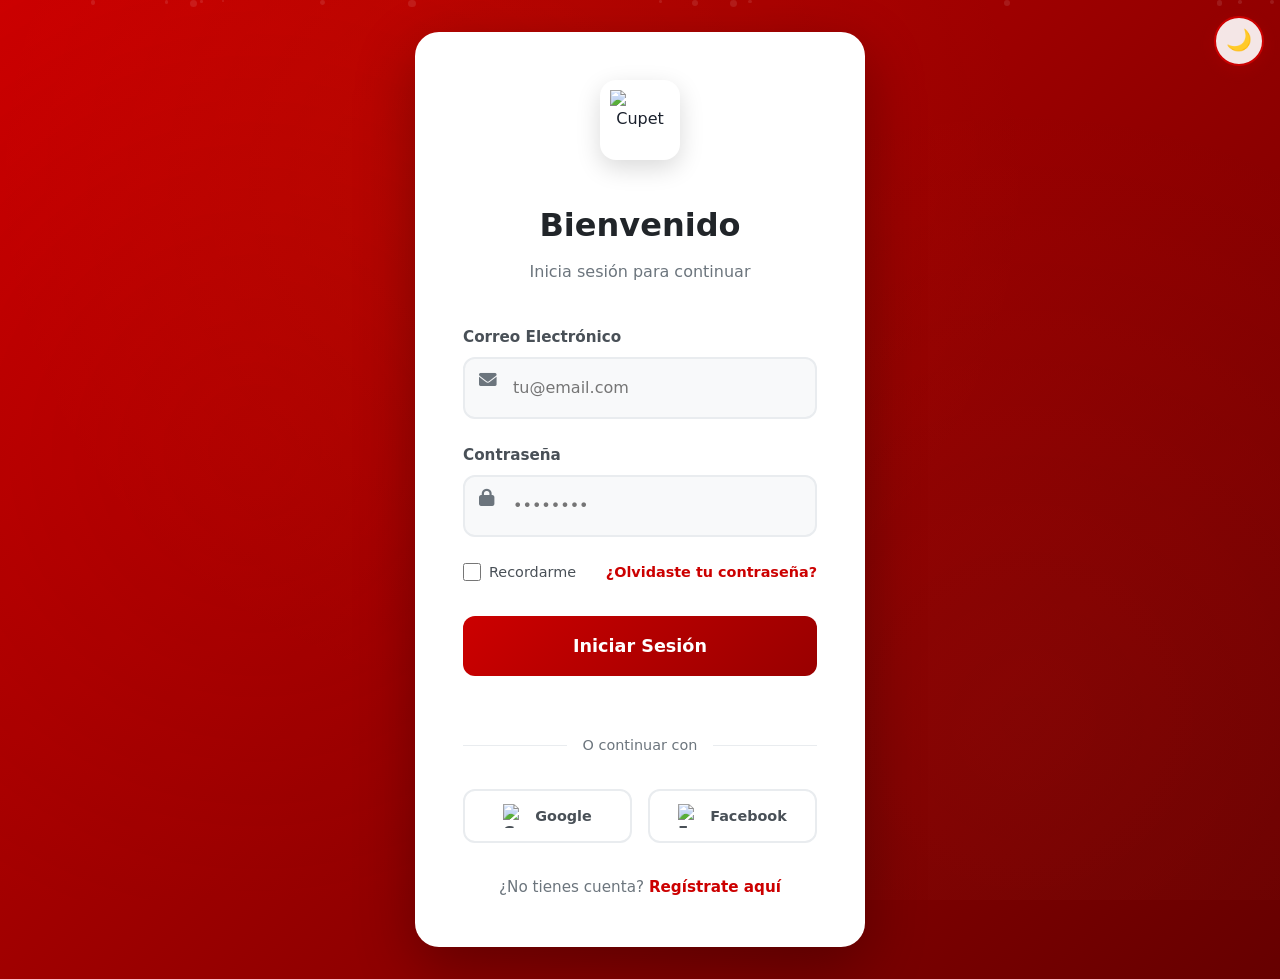
==== dashboard.html @ ba5934e9 "Add files via upload" ====
<!DOCTYPE html>
<html lang="es">
<head>
  <meta charset="UTF-8">
  <meta name="viewport" content="width=device-width, initial-scale=1.0, maximum-scale=1.0, user-scalable=no, viewport-fit=cover">
  <title>Dashboard - Cupet Comercialización</title>
  
  <!-- Font Awesome 6 -->
  <link rel="stylesheet" href="https://cdnjs.cloudflare.com/ajax/libs/font-awesome/6.0.0-beta3/css/all.min.css">
  <link rel="stylesheet" href="styles.css">
  
  <!-- Estilos adicionales para animaciones -->
  <style>
    /* Animaciones de entrada */
    @keyframes fadeInUp {
      from { opacity: 0; transform: translateY(30px); }
      to { opacity: 1; transform: translateY(0); }
    }
    
    @keyframes slideInLeft {
      from { opacity: 0; transform: translateX(-50px); }
      to { opacity: 1; transform: translateX(0); }
    }
    
    @keyframes pulse {
      0%, 100% { transform: scale(1); }
      50% { transform: scale(1.05); }
    }
    
    @keyframes float {
      0%, 100% { transform: translateY(0px); }
      50% { transform: translateY(-10px); }
    }
    
    @keyframes bounce {
      0%, 20%, 50%, 80%, 100% { transform: translateY(0); }
      40% { transform: translateY(-20px); }
      60% { transform: translateY(-10px); }
    }
    
    @keyframes slideInRight {
      from { opacity: 0; transform: translateX(50px); }
      to { opacity: 1; transform: translateX(0); }
    }
    
    .animate-fade-in { animation: fadeInUp 0.8s ease forwards; }
    .animate-slide-left { animation: slideInLeft 0.8s ease forwards; }
    .animate-slide-right { animation: slideInRight 0.8s ease forwards; }
    .animate-pulse { animation: pulse 2s infinite; }
    .animate-float { animation: float 3s ease-in-out infinite; }
    .animate-bounce { animation: bounce 1s ease; }
    
    /* Efectos hover mejorados */
    .dashboard-card {
      transition: all 0.4s cubic-bezier(0.175, 0.885, 0.32, 1.275);
      transform-style: preserve-3d;
      position: relative;
      overflow: hidden;
    }
    
    .dashboard-card:hover {
      transform: translateY(-15px) rotateX(5deg) scale(1.02);
      box-shadow: 0 25px 50px rgba(204, 0, 0, 0.2);
    }
    
    .dashboard-card::before {
      content: '';
      position: absolute;
      top: 0;
      left: -100%;
      width: 100%;
      height: 100%;
      background: linear-gradient(90deg, transparent, rgba(204, 0, 0, 0.1), transparent);
      transition: left 0.5s ease;
    }
    
    .dashboard-card:hover::before {
      left: 100%;
    }
    
    /* Button animations */
    .dashboard-btn {
      position: relative;
      overflow: hidden;
      transition: all 0.3s ease;
    }
    
    .dashboard-btn::before {
      content: '';
      position: absolute;
      top: 50%;
      left: 50%;
      width: 0;
      height: 0;
      background: rgba(255, 255, 255, 0.3);
      border-radius: 50%;
      transform: translate(-50%, -50%);
      transition: width 0.6s, height 0.6s;
    }
    
    .dashboard-btn:hover::before {
      width: 300px;
      height: 300px;
    }
    
    .dashboard-btn:hover {
      transform: translateY(-2px);
      box-shadow: 0 5px 15px rgba(204, 0, 0, 0.3);
    }
    
    /* Particles background */
    .particles {
      position: fixed;
      top: 0;
      left: 0;
      width: 100%;
      height: 100%;
      pointer-events: none;
      z-index: -1;
      overflow: hidden;
    }
    
    .particle {
      position: absolute;
      background: var(--primary-red);
      border-radius: 50%;
      opacity: 0.05;
      animation: float-particle 20s infinite linear;
    }
    
    @keyframes float-particle {
      from { transform: translateY(100vh) rotate(0deg); }
      to { transform: translateY(-100px) rotate(360deg); }
    }
    
    /* Loading spinner */
    .loading-spinner {
      display: inline-block;
      width: 20px;
      height: 20px;
      border: 3px solid rgba(255, 255, 255, 0.3);
      border-radius: 50%;
      border-top-color: white;
      animation: spin 1s ease-in-out infinite;
    }
    
    @keyframes spin { to { transform: rotate(360deg); } }
    
    /* Scroll animations */
    .scroll-reveal {
      opacity: 0;
      transform: translateY(30px);
      transition: all 0.8s ease;
    }
    
    .scroll-reveal.active {
      opacity: 1;
      transform: translateY(0);
    }
    
    .user-avatar:hover {
      transform: scale(1.1) rotate(5deg);
      box-shadow: 0 10px 20px rgba(0, 128, 0, 0.3);
    }
    
    .user-avatar::after {
      content: '';
      position: absolute;
      top: -5px;
      right: -5px;
      width: 15px;
      height: 15px;
      background: var(--primary-red);
      border-radius: 50%;
      opacity: 0;
      transition: opacity 0.3s ease;
    }
    
    .user-avatar:hover::after {
      opacity: 1;
      animation: pulse 1s infinite;
    }
    
    /* Stats animation */
    .stat-item {
      transition: all 0.3s ease;
      position: relative;
      overflow: hidden;
    }
    
    .stat-item:hover {
      transform: translateY(-3px) scale(1.05);
      background: linear-gradient(135deg, #f0f8f0, #e8f5e8);
    }
    
    .stat-number {
      transition: all 0.3s ease;
    }
    
    .stat-item:hover .stat-number {
      transform: scale(1.1);
      color: var(--primary-red);
    }
    
    /* Logout button animation */
    .logout-btn {
      transition: all 0.3s ease;
      position: relative;
      overflow: hidden;
    }
    
    .logout-btn::before {
      content: '';
      position: absolute;
      top: 50%;
      left: 50%;
      width: 0;
      height: 0;
      background: rgba(255, 255, 255, 0.2);
      border-radius: 50%;
      transform: translate(-50%, -50%);
      transition: width 0.6s, height 0.6s;
    }
    
    .logout-btn:hover::before {
      width: 300px;
      height: 300px;
    }
    
    .logout-btn:hover {
      background: #a00000;
      transform: translateY(-2px);
      box-shadow: 0 5px 15px rgba(204, 0, 0, 0.3);
    }
    
    /* Particles background */
    .particles {
      position: fixed;
      top: 0;
      left: 0;
      width: 100%;
      height: 100%;
      pointer-events: none;
      z-index: -1;
      overflow: hidden;
    }
    
    .particle {
      position: absolute;
      background: var(--primary-green);
      border-radius: 50%;
      opacity: 0.05;
      animation: float-particle 20s infinite linear;
    }
    
    @keyframes float-particle {
      from { transform: translateY(100vh) rotate(0deg); }
      to { transform: translateY(-100px) rotate(360deg); }
    }
    
    /* Loading spinner */
    .loading-spinner {
      display: inline-block;
      width: 20px;
      height: 20px;
      border: 3px solid rgba(255, 255, 255, 0.3);
      border-radius: 50%;
      border-top-color: white;
      animation: spin 1s ease-in-out infinite;
    }
    
    @keyframes spin { to { transform: rotate(360deg); } }
    
    /* Scroll animations */
    .scroll-reveal {
      opacity: 0;
      transform: translateY(30px);
      transition: all 0.8s ease;
    }
    
    .scroll-reveal.active {
      opacity: 1;
      transform: translateY(0);
    }
  </style>
  
  <style>
    .dashboard-container {
      max-width: 1400px;
      margin: 0 auto;
      padding: 2rem;
    }
    
    .dashboard-header {
      background: white;
      padding: 1.5rem;
      border-radius: 12px;
      box-shadow: var(--shadow);
      margin-bottom: 2rem;
      display: flex;
      justify-content: space-between;
      align-items: center;
    }
    
    .user-info {
      display: flex;
      align-items: center;
      gap: 1rem;
    }
    
    .user-avatar {
      width: 50px;
      height: 50px;
      border-radius: 50%;
      background: var(--primary-green);
      color: white;
      display: flex;
      align-items: center;
      justify-content: center;
      font-size: 1.5rem;
    }
    
    .dashboard-grid {
      display: grid;
      grid-template-columns: repeat(auto-fit, minmax(300px, 1fr));
      gap: 2rem;
      margin-bottom: 2rem;
    }
    
    .dashboard-card {
      background: white;
      padding: 2rem;
      border-radius: 12px;
      box-shadow: var(--shadow);
      text-align: center;
      transition: transform 0.2s;
    }
    
    .dashboard-card:hover {
      transform: translateY(-5px);
    }
    
    .dashboard-card i {
      font-size: 3rem;
      color: var(--primary-green);
      margin-bottom: 1rem;
    }
    
    .dashboard-card h3 {
      color: var(--primary-green);
      margin-bottom: 0.5rem;
    }
    
    .dashboard-card p {
      color: #666;
      margin-bottom: 1rem;
    }
    
    .dashboard-card .btn {
      background: var(--primary-green);
      color: white;
      border: none;
      padding: 0.8rem 1.5rem;
      border-radius: 8px;
      cursor: pointer;
      text-decoration: none;
      display: inline-block;
      transition: background 0.2s;
    }
    
    .dashboard-card .btn:hover {
      background: var(--secondary-green);
    }
    
    .recent-activity {
      background: white;
      padding: 2rem;
      border-radius: 12px;
      box-shadow: var(--shadow);
    }
    
    .activity-item {
      display: flex;
      justify-content: space-between;
      align-items: center;
      padding: 1rem 0;
      border-bottom: 1px solid #f0f0f0;
    }
    
    .activity-item:last-child {
      border-bottom: none;
    }
    
    .logout-btn {
      background: var(--primary-red);
      color: white;
      border: none;
      padding: 0.5rem 1rem;
      border-radius: 6px;
      cursor: pointer;
      text-decoration: none;
      display: inline-flex;
      align-items: center;
      gap: 0.5rem;
    }
    
    .logout-btn:hover {
      background: #a00000;
    }
  </style>
</head>
<body>

<!-- Partículas animadas de fondo -->
<div class="particles" id="particles"></div>

<header style="background: white; padding: 1rem 0; box-shadow: 0 2px 10px rgba(0,0,0,0.1);">
  <div style="max-width: 1400px; margin: 0 auto; padding: 0 2rem; display: flex; justify-content: space-between; align-items: center;" class="animate-fade-in">
    <div style="display: flex; align-items: center; gap: 1rem;">
      <img src="images/logo-empresa.jpg" alt="Cupet" style="height: 40px;">
      <h1 style="color: var(--primary-green); margin: 0;">Dashboard</h1>
    </div>
    <div style="display: flex; gap: 1rem; align-items: center;">
      <a href="index.html" style="color: var(--primary-red); text-decoration: none;">
        <i class="fas fa-home"></i> Inicio
      </a>
    </div>
  </div>
</header>

<div class="dashboard-container">
  <div class="dashboard-header animate-slide-left">
    <div class="user-info">
      <div class="user-avatar animate-pulse">
        <i class="fas fa-user"></i>
      </div>
      <div>
        <h3 style="margin: 0; color: var(--primary-green);">Bienvenido</h3>
        <p style="margin: 0; color: #666;" id="userEmail">cliente@cupet.cu</p>
      </div>
    </div>
    <a href="#" class="logout-btn animate-glow" onclick="logout()">
      <i class="fas fa-sign-out-alt"></i> Cerrar Sesión
    </a>
  </div>
  
  <div class="dashboard-grid">
    <div class="dashboard-card animate-slide-left" style="animation-delay: 0.1s;">
      <div class="service-icon animate-pulse">
        <i class="fas fa-gas-pump"></i>
      </div>
      <h3>Combustibles</h3>
      <p>Compra gasolina, diésel y otros combustibles</p>
      <a href="combustibles.html" class="btn">
        <i class="fas fa-shopping-cart"></i> Comprar Ahora
      </a>
    </div>
    
    <div class="dashboard-card animate-slide-left" style="animation-delay: 0.2s;">
      <div class="service-icon animate-pulse">
        <i class="fas fa-fire"></i>
      </div>
      <h3>GLP</h3>
      <p>Solicita cilindros de gas y recargas</p>
      <a href="glp.html" class="btn">
        <i class="fas fa-shopping-cart"></i> Solicitar GLP
      </a>
    </div>
    
    <div class="dashboard-card animate-slide-left" style="animation-delay: 0.3s;">
      <div class="service-icon animate-pulse">
        <i class="fas fa-oil-can"></i>
      </div>
      <h3>Lubricantes</h3>
      <p>Compra aceites y lubricantes</p>
      <a href="lubricantes.html" class="btn">
        <i class="fas fa-shopping-cart"></i> Ver Productos
      </a>
    </div>
    
    <div class="dashboard-card animate-slide-left" style="animation-delay: 0.4s;">
      <div class="service-icon animate-pulse">
        <i class="fas fa-truck"></i>
      </div>
      <h3>Distribución</h3>
      <p>Servicio de entrega a domicilio</p>
      <a href="distribucion.html" class="btn">
        <i class="fas fa-shopping-cart"></i> Solicitar Entrega
      </a>
    </div>
    
    <div class="dashboard-card animate-slide-left" style="animation-delay: 0.5s;">
      <div class="service-icon animate-pulse">
        <i class="fas fa-file-invoice"></i>
      </div>
      <h3>Mis Pedidos</h3>
      <p>Historial de compras y facturas</p>
      <a href="pedidos.html" class="btn">
        <i class="fas fa-list"></i> Ver Pedidos
      </a>
    </div>
    
    <div class="dashboard-card animate-slide-left" style="animation-delay: 0.6s;">
      <div class="service-icon animate-pulse">
        <i class="fas fa-user-cog"></i>
      </div>
      <h3>Mi Cuenta</h3>
      <p>Configuración y datos personales</p>
      <a href="perfil.html" class="btn">
        <i class="fas fa-user"></i> Mi Perfil
      </a>
    </div>
  </div>
  
  <div class="recent-activity scroll-reveal">
    <h3 style="color: var(--primary-green); margin-bottom: 1.5rem;" class="animate-bounce">
      <i class="fas fa-history"></i> Actividad Reciente
    </h3>
    
    <div class="activity-item animate-slide-right" style="animation-delay: 0.1s;">
      <div>
        <strong>Compra de GLP</strong>
        <p style="margin: 0; color: #666; font-size: 0.9rem;">Cilindro 20kg - Entrega programada</p>
      </div>
      <span style="color: #666; font-size: 0.9rem;">Hace 2 horas</span>
    </div>
    
    <div class="activity-item animate-slide-right" style="animation-delay: 0.2s;">
      <div>
        <strong>Recarga de Combustible</strong>
        <p style="margin: 0; color: #666; font-size: 0.9rem;">Gasolina Especial 40L - Completado</p>
      </div>
      <span style="color: #666; font-size: 0.9rem;">Ayer</span>
    </div>
    
    <div class="activity-item animate-slide-right" style="animation-delay: 0.3s;">
      <div>
        <strong>Compra de Lubricantes</strong>
        <p style="margin: 0; color: #666; font-size: 0.9rem;">Aceite 10W-40 5L - Entregado</p>
      </div>
      <span style="color: #666; font-size: 0.9rem;">Hace 3 días</span>
    </div>
  </div>
</div>

<script>
// Verificar si el usuario está logueado
if (!sessionStorage.getItem('userLoggedIn')) {
  window.location.href = 'login.html';
}

// Generar partículas animadas
function createParticles() {
  const particlesContainer = document.getElementById('particles');
  const particleCount = 15;
  
  for (let i = 0; i < particleCount; i++) {
    const particle = document.createElement('div');
    particle.className = 'particle';
    
    const size = Math.random() * 4 + 2;
    particle.style.width = size + 'px';
    particle.style.height = size + 'px';
    particle.style.left = Math.random() * 100 + '%';
    particle.style.animationDelay = Math.random() * 20 + 's';
    particle.style.animationDuration = (Math.random() * 20 + 20) + 's';
    
    particlesContainer.appendChild(particle);
  }
}

// Animaciones al hacer scroll
function handleScrollAnimations() {
  const reveals = document.querySelectorAll('.scroll-reveal');
  
  reveals.forEach(element => {
    const windowHeight = window.innerHeight;
    const elementTop = element.getBoundingClientRect().top;
    const elementVisible = 150;
    
    if (elementTop < windowHeight - elementVisible) {
      element.classList.add('active');
    }
  });
}

// Efecto de escritura para el título
function typeWriter(element, text, speed = 50) {
  let i = 0;
  element.textContent = '';
  
  function type() {
    if (i < text.length) {
      element.textContent += text.charAt(i);
      i++;
      setTimeout(type, speed);
    }
  }
  
  type();
}

// Contador animado para estadísticas
function animateCounter(element, target, duration = 2000) {
  let start = 0;
  const increment = target / (duration / 16);
  
  function updateCounter() {
    start += increment;
    if (start < target) {
      element.textContent = Math.floor(start);
      requestAnimationFrame(updateCounter);
    } else {
      element.textContent = target;
    }
  }
  
  updateCounter();
}

// Cargar datos del usuario
function loadUserData() {
  const userEmail = sessionStorage.getItem('userEmail');
  if (userEmail) {
    document.getElementById('userEmail').textContent = userEmail;
  }
  
  // Cargar estadísticas ficticias
  const stats = {
    totalOrders: 24,
    thisMonth: 5,
    totalSpent: 1250
  };
  
  // Animar contadores si existen
  document.querySelectorAll('.stat-number').forEach((counter, index) => {
    const targets = [stats.totalOrders, stats.thisMonth, stats.totalSpent];
    const target = targets[index];
    
    if (target) {
      const observer = new IntersectionObserver((entries) => {
        entries.forEach(entry => {
          if (entry.isIntersecting) {
            if (index === 2) {
              animateCounter(entry.target, target);
            } else {
              animateCounter(entry.target, target);
            }
            observer.unobserve(entry.target);
          }
        });
      });
      
      observer.observe(counter);
    }
  });
}

// Logout mejorado
function logout() {
  const logoutBtn = document.querySelector('.logout-btn');
  
  // Mostrar loading
  logoutBtn.innerHTML = '<i class="loading-spinner"></i> Cerrando sesión...';
  logoutBtn.disabled = true;
  
  showToast('Cerrando sesión...', 'info');
  
  setTimeout(() => {
    sessionStorage.removeItem('userLoggedIn');
    sessionStorage.removeItem('userEmail');
    sessionStorage.removeItem('userProfile');
    
    showToast('Sesión cerrada correctamente', 'success');
    
    setTimeout(() => {
      window.location.href = 'login.html';
    }, 1000);
  }, 1500);
}

// Efectos hover mejorados para las tarjetas
document.addEventListener('DOMContentLoaded', function() {
  // Crear partículas
  createParticles();
  
  // Activar animaciones de scroll
  handleScrollAnimations();
  
  // Cargar datos del usuario
  loadUserData();
  
  // Efecto de escritura en el título
  const title = document.querySelector('.dashboard-header h3');
  if (title) {
    const originalText = title.textContent;
    setTimeout(() => {
      typeWriter(title, originalText, 30);
    }, 500);
  }
  
  // Efectos hover para tarjetas del dashboard
  document.querySelectorAll('.dashboard-card').forEach((card, index) => {
    card.addEventListener('mouseenter', function() {
      this.style.transform = 'translateY(-15px) rotateX(5deg) scale(1.05)';
      
      // Efecto de brillo en el icono
      const icon = this.querySelector('.service-icon i');
      if (icon) {
        icon.style.color = 'var(--primary-red)';
        icon.style.transform = 'scale(1.3) rotate(15deg)';
      }
    });
    
    card.addEventListener('mouseleave', function() {
      this.style.transform = 'translateY(0) rotateX(0) scale(1)';
      
      // Restaurar icono
      const icon = this.querySelector('.service-icon i');
      if (icon) {
        icon.style.color = '';
        icon.style.transform = '';
      }
    });
  });
  
  // Efectos hover para activity items
  document.querySelectorAll('.activity-item').forEach(item => {
    item.addEventListener('mouseenter', function() {
      this.style.transform = 'translateX(10px) scale(1.02)';
      this.style.background = 'linear-gradient(135deg, #f0f8f0, #e8f5e8)';
    });
    
    item.addEventListener('mouseleave', function() {
      this.style.transform = 'translateX(0) scale(1)';
      this.style.background = '';
    });
  });
  
  // Efecto de parallax suave en el header
  window.addEventListener('scroll', () => {
    const scrolled = window.pageYOffset;
    const header = document.querySelector('.dashboard-header');
    if (header) {
      header.style.transform = `translateY(${scrolled * 0.3}px)`;
    }
  });
});

// Event listeners
window.addEventListener('scroll', handleScrollAnimations);

// Efecto de carga suave
window.addEventListener('load', () => {
  document.body.style.opacity = '0';
  setTimeout(() => {
    document.body.style.transition = 'opacity 0.5s ease';
    document.body.style.opacity = '1';
  }, 100);
});

function showToast(message, type = 'info') {
  const toast = document.createElement('div');
  toast.className = `toast ${type}`;
  toast.textContent = message;
  toast.style.cssText = `
    position: fixed;
    bottom: 2rem;
    right: 2rem;
    background: ${type === 'success' ? 'var(--primary-green)' : 'var(--primary-red)'};
    color: white;
    padding: 1rem 1.5rem;
    border-radius: 8px;
    box-shadow: 0 4px 12px rgba(0, 0, 0, 0.15);
    z-index: 1001;
    animation: slideInRight 0.3s ease;
  `;
  
  document.body.appendChild(toast);
  
  setTimeout(() => {
    toast.style.animation = 'slideOutRight 0.3s ease';
    setTimeout(() => toast.remove(), 300);
  }, 3000);
}
</script>

<!-- Theme Toggle Script -->
<script src="theme-toggle.js"></script>

</body>
</html>
---- styles.css ----
/* Estilos CSS para Cupet Comercialización Las Tunas */

* {
  margin: 0;
  padding: 0;
  box-sizing: border-box;
  font-family: 'Inter', 'Segoe UI', Roboto, -apple-system, BlinkMacSystemFont, system-ui, sans-serif;
  line-height: 1.6;
}

:root {
  --primary-red: #CC0000;         /* Rojo institucional CUPET */
  --primary-green: #006633;      /* Verde institucional */
  --secondary-red: #990000;      /* Rojo más oscuro */
  --secondary-green: #004d26;    /* Verde más oscuro */
  --light-red: #ffe8e8;          /* Rojo claro con mejor contraste */
  --light-green: #e8f5e8;        /* Verde claro */
  --light-bg: #fff8f8;           /* Fondo rojo muy claro */
  --white: #ffffff;
  --gray: #f5f5f5;
  --dark-gray: #333333;
  --text-primary: #1a1a1a;
  --text-secondary: #555555;
  --shadow: 0 10px 30px rgba(204, 0, 0, 0.1);
  
  /* New modern colors */
  --gradient-1: linear-gradient(135deg, #667eea 0%, #764ba2 100%);
  --gradient-2: linear-gradient(135deg, #f093fb 0%, #f5576c 100%);
  --gradient-3: linear-gradient(135deg, #4facfe 0%, #00f2fe 100%);
  --gradient-4: linear-gradient(135deg, #43e97b 0%, #38f9d7 100%);
  --gradient-5: linear-gradient(135deg, #fa709a 0%, #fee140 100%);
  --glass-bg: rgba(255, 255, 255, 0.1);
  --glass-border: rgba(255, 255, 255, 0.2);
  --text-primary: #1a202c;
  --text-secondary: #4a5568;
  --text-light: #718096;
  --bg-light: #f7fafc;
  --bg-glass: rgba(255, 255, 255, 0.8);
  --shadow-glass: 0 8px 32px rgba(0, 0, 0, 0.1);
  --shadow-hover: 0 20px 40px rgba(0, 0, 0, 0.15);
}

body {
  background: linear-gradient(135deg, #fff0f0 0%, #ffe8e8 50%, #fff5f5 100%);
  color: var(--text-primary);
  min-height: 100vh;
  position: relative;
}

body::before {
  content: '';
  position: fixed;
  top: 0;
  left: 0;
  width: 100%;
  height: 100%;
  background: 
    radial-gradient(circle at 20% 50%, rgba(204, 0, 0, 0.1) 0%, transparent 50%),
    radial-gradient(circle at 80% 80%, rgba(255, 99, 71, 0.05) 0%, transparent 50%),
    radial-gradient(circle at 40% 20%, rgba(255, 140, 0, 0.05) 0%, transparent 50%);
  pointer-events: none;
  z-index: -1;
}

/* HEADER */
header {
  background: var(--bg-glass);
  backdrop-filter: blur(10px);
  -webkit-backdrop-filter: blur(10px);
  border-bottom: 1px solid var(--glass-border);
  box-shadow: 0 4px 20px rgba(0, 0, 0, 0.08);
  position: sticky;
  top: 0;
  z-index: 100;
}

.header-container {
  max-width: 1300px;
  margin: 0 auto;
  padding: 0.8rem 2rem;
  display: flex;
  align-items: center;
  justify-content: space-between;
  flex-wrap: wrap;
}

.logo-area {
  display: flex;
  align-items: center;
  gap: 10px;
}

.logo-img {
  height: 50px;
  width: auto;
  margin-right: 15px;
  border-radius: 8px;
}

.logo-icon {
  font-size: 2.2rem;
  color: var(--primary-green);
}

.logo-text h1 {
  font-size: 1.6rem;
  font-weight: 700;
  color: var(--primary-green);
  line-height: 1.2;
}

.logo-text span {
  font-size: 0.9rem;
  color: var(--primary-red);
  font-weight: 600;
  letter-spacing: 0.5px;
}

nav {
  display: flex;
  align-items: center;
  gap: 2rem;
}

.nav-links {
  display: flex;
  list-style: none;
  gap: 2rem;
  align-items: center;
}

.nav-links a {
  text-decoration: none;
  font-weight: 600;
  color: #1e3a5f;
  transition: 0.2s;
  font-size: 1rem;
  display: flex;
  align-items: center;
  gap: 5px;
}

.nav-links a:hover,
.nav-links a.active {
  color: var(--primary-green);
}

.search-container {
  display: flex;
  align-items: center;
  background: #ffe8e8;
  border-radius: 40px;
  padding: 0.3rem 0.3rem 0.3rem 1rem;
  border: 1px solid #ffcccc;
}

.search-container input {
  border: none;
  background: transparent;
  padding: 0.5rem 0.2rem 0.5rem 0;
  width: 160px;
  outline: none;
  font-size: 0.9rem;
}

.search-container button {
  background: var(--primary-green);
  border: none;
  color: white;
  width: 36px;
  height: 36px;
  border-radius: 50%;
  cursor: pointer;
  transition: 0.2s;
}

.search-container button:hover {
  background: var(--secondary-green);
}

/* Menú hamburguesa (móvil) */
.hamburger {
  display: none;
  font-size: 2rem;
  cursor: pointer;
  color: var(--primary-green);
}

/* HERO */
.hero {
  background: linear-gradient(135deg, 
    var(--gradient-1) 0%, 
    var(--gradient-2) 50%, 
    var(--gradient-3) 100%);
  background-size: 300% 300%;
  animation: gradientShift 8s ease infinite;
  color: white;
  padding: 3.5rem 2rem;
  text-align: center;
  position: relative;
  overflow: hidden;
}

@keyframes gradientShift {
  0% { background-position: 0% 50%; }
  50% { background-position: 100% 50%; }
  100% { background-position: 0% 50%; }
}

.hero::before {
  content: '';
  position: absolute;
  top: 0;
  left: 0;
  width: 100%;
  height: 100%;
  background: radial-gradient(circle at 50% 50%, rgba(255, 255, 255, 0.1) 0%, transparent 70%);
  pointer-events: none;
}

.hero::after {
  content: "⛽";
  font-size: 8rem;
  position: absolute;
  right: -2rem;
  top: 50%;
  transform: translateY(-50%);
  opacity: 0.1;
  font-family: serif;
}

.hero-content {
  max-width: 800px;
  margin: 0 auto;
  position: relative;
  z-index: 1;
}

.tagline {
  background: var(--glass-bg);
  backdrop-filter: blur(10px);
  -webkit-backdrop-filter: blur(10px);
  border: 1px solid var(--glass-border);
  padding: 0.8rem 1.5rem;
  border-radius: 50px;
  display: inline-block;
  margin-bottom: 1.5rem;
  font-weight: 600;
  font-size: 1.1rem;
  box-shadow: 0 8px 32px rgba(0, 0, 0, 0.1);
  animation: float 3s ease-in-out infinite;
}

.hero h2 {
  font-size: 3.2rem;
  margin-bottom: 1.5rem;
  font-weight: 800;
  text-shadow: 0 4px 20px rgba(0, 0, 0, 0.3);
  letter-spacing: -0.5px;
  line-height: 1.2;
}

.hero p {
  font-size: 1.3rem;
  margin-bottom: 2.5rem;
  opacity: 0.95;
  font-weight: 400;
  text-shadow: 0 2px 10px rgba(0, 0, 0, 0.2);
}

/* Secciones generales */
.section {
  max-width: 1300px;
  margin: 4rem auto;
  padding: 0 2rem;
}

.section-title {
  font-size: 2.5rem;
  color: var(--primary-green);
  margin-bottom: 2.5rem;
  border-left: 8px solid var(--primary-red);
  padding-left: 1.5rem;
  font-weight: 800;
  letter-spacing: -0.5px;
  position: relative;
}

.section-title::after {
  content: '';
  position: absolute;
  bottom: -10px;
  left: 1.5rem;
  width: 60px;
  height: 4px;
  background: linear-gradient(90deg, var(--primary-red), var(--secondary-green));
  border-radius: 2px;
}

.services-intro {
  font-size: 1.2rem;
  color: var(--text-secondary);
  margin-bottom: 2rem;
  font-weight: 400;
  text-align: center;
  max-width: 600px;
  margin-left: auto;
  margin-right: auto;
  line-height: 1.8;
}

/* Tarjetas de servicios */
.services-grid {
  display: grid;
  grid-template-columns: repeat(auto-fit, minmax(280px, 1fr));
  gap: 2rem;
  align-items: stretch;
  justify-items: stretch;
}

.service-card {
  background: var(--bg-glass);
  backdrop-filter: blur(10px);
  -webkit-backdrop-filter: blur(10px);
  border: 1px solid var(--glass-border);
  border-radius: 24px;
  padding: 2rem;
  box-shadow: var(--shadow-glass);
  text-align: left;
  transition: all 0.4s cubic-bezier(0.175, 0.885, 0.32, 1.275);
  position: relative;
  overflow: hidden;
  display: flex;
  flex-direction: column;
  height: 100%;
}

.service-card::before {
  content: '';
  position: absolute;
  top: 0;
  left: 0;
  width: 100%;
  height: 100%;
  background: linear-gradient(135deg, rgba(255, 255, 255, 0.1) 0%, rgba(255, 255, 255, 0.05) 100%);
  opacity: 0;
  transition: opacity 0.3s ease;
  pointer-events: none;
}

.service-card:hover::before {
  opacity: 1;
}

.service-card:hover {
  transform: translateY(-15px) scale(1.02);
  box-shadow: var(--shadow-hover);
  border-color: var(--primary-green);
}

.service-icon {
  font-size: 3rem;
  color: var(--primary-red);
  margin-bottom: 1rem;
  text-align: center;
}

.service-card h3 {
  font-size: 1.8rem;
  color: var(--primary-green);
  margin-bottom: 0.8rem;
  font-weight: 700;
  letter-spacing: -0.3px;
  text-align: left;
}

.service-card p {
  color: var(--text-secondary);
  margin-bottom: 1.5rem;
  font-size: 1rem;
  line-height: 1.7;
  font-weight: 400;
  text-align: left;
}

/* Contenido y estructura interna de servicios */
.service-content {
  display: flex;
  flex-direction: column;
  flex: 1;
  padding: 0;
  height: 100%;
}

.service-header {
  display: flex;
  align-items: center;
  margin-bottom: 1rem;
  gap: 1rem;
  text-align: left;
}

.service-title {
  flex: 1;
  text-align: left;
  display: flex;
  flex-direction: column;
  justify-content: center;
}

.service-features {
  list-style: none;
  padding: 0;
  margin: 0;
  margin-bottom: 1.5rem;
  text-align: left;
}

.service-features li {
  padding: 0.8rem 0;
  margin-bottom: 0.5rem;
  color: var(--text-secondary);
  font-size: 0.9rem;
  display: flex;
  align-items: center;
  transition: all 0.3s ease;
  background: rgba(0, 128, 0, 0.05);
  border-radius: 8px;
}

.service-features li:hover {
  color: var(--primary-green);
  background: rgba(0, 128, 0, 0.1);
  transform: translateX(5px);
}

.service-features i {
  margin-right: 0.8rem;
  color: var(--primary-green);
  font-size: 0.9rem;
}

.service-description {
  color: var(--text-secondary);
  margin-bottom: 1.5rem;
  font-size: 1rem;
  line-height: 1.7;
  font-weight: 400;
  text-align: left;
}

.service-action {
  margin-top: auto;
  padding-top: 1.5rem;
  text-align: left;
}

.service-action .btn {
  width: 100%;
  padding: 1rem 2rem;
  font-size: 1rem;
}

.btn {
  background: var(--bg-glass);
  backdrop-filter: blur(10px);
  -webkit-backdrop-filter: blur(10px);
  border: 2px solid var(--glass-border);
  color: var(--primary-green);
  padding: 0.8rem 2rem;
  border-radius: 50px;
  font-weight: 600;
  cursor: pointer;
  transition: all 0.3s cubic-bezier(0.175, 0.885, 0.32, 1.275);
  text-decoration: none;
  display: inline-flex;
  align-items: center;
  gap: 0.5rem;
  position: relative;
  overflow: hidden;
  box-shadow: 0 4px 15px rgba(0, 0, 0, 0.1);
}

.btn::before {
  content: '';
  position: absolute;
  top: 0;
  left: -100%;
  width: 100%;
  height: 100%;
  background: linear-gradient(90deg, transparent, rgba(255, 255, 255, 0.3), transparent);
  transition: left 0.5s ease;
}

.btn:hover::before {
  left: 100%;
}

.btn:hover {
  background: var(--primary-green);
  color: white;
  transform: translateY(-3px) scale(1.05);
  box-shadow: 0 8px 25px rgba(204, 0, 0, 0.3);
  border-color: var(--primary-green);
}

.btn-red {
  background: linear-gradient(135deg, var(--primary-red) 0%, var(--secondary-green) 100%);
  border-color: var(--primary-red);
  color: white;
  box-shadow: 0 6px 20px rgba(204, 0, 0, 0.3);
}
.btn-red:hover {
  background: linear-gradient(135deg, var(--secondary-green) 0%, #800000 100%);
  transform: translateY(-3px) scale(1.05);
  box-shadow: 0 10px 30px rgba(204, 0, 0, 0.4);
}

/* Área de cliente */
.client-area {
  background: var(--light-green);
  border-radius: 32px;
  padding: 3rem;
  margin-top: 2rem;
}

.tabs {
  display: flex;
  gap: 0.5rem;
  margin-bottom: 2rem;
  flex-wrap: wrap;
}

.tab-btn {
  background: white;
  border: none;
  padding: 0.8rem 1.5rem;
  border-radius: 30px;
  font-weight: 600;
  cursor: pointer;
  transition: 0.2s;
  display: flex;
  align-items: center;
  gap: 8px;
}

.tab-btn i {
  font-size: 1.1rem;
}

.tab-btn.active {
  background: var(--primary-green);
  color: white;
}

.tab-pane {
  display: none;
  animation: fade 0.3s;
}

.tab-pane.active {
  display: block;
}

@keyframes fade { from { opacity: 0.3; } to { opacity: 1; } }

.info-card {
  background: #fff0f0;
  border-radius: 24px;
  padding: 1.8rem;
  border: 1px solid #ffcccc;
}

.info-row {
  display: flex;
  justify-content: space-between;
  padding: 0.8rem 0;
  border-bottom: 1px dashed #ffcccc;
}

.info-row:last-child {
  border: none;
}

.badge {
  background: var(--primary-green);
  color: white;
  padding: 0.2rem 1rem;
  border-radius: 30px;
  font-size: 0.8rem;
}

/* Pasos de pago (interactivo) */
.steps-container {
  display: flex;
  flex-wrap: wrap;
  gap: 1rem;
  margin-top: 1.5rem;
}

.step {
  background: white;
  border-radius: 50px;
  padding: 0.8rem 2rem;
  box-shadow: 0 4px 10px rgba(0,0,0,0.03);
  display: flex;
  align-items: center;
  gap: 10px;
  font-weight: 600;
  color: var(--primary-green);
  border: 2px solid transparent;
  transition: 0.2s;
  cursor: default;
}

.step i {
  background: var(--primary-red);
  color: white;
  width: 32px;
  height: 32px;
  border-radius: 50%;
  display: inline-flex;
  align-items: center;
  justify-content: center;
}

/* Galería de imágenes */
.gallery-grid {
  display: grid;
  grid-template-columns: repeat(auto-fit, minmax(300px, 1fr));
  gap: 2rem;
  margin-top: 2rem;
}

.gallery-item {
  background: var(--bg-glass);
  backdrop-filter: blur(10px);
  -webkit-backdrop-filter: blur(10px);
  border: 1px solid var(--glass-border);
  border-radius: 20px;
  overflow: hidden;
  box-shadow: var(--shadow-glass);
  transition: all 0.4s cubic-bezier(0.175, 0.885, 0.32, 1.275);
  position: relative;
}

.gallery-item::before {
  content: '';
  position: absolute;
  top: 0;
  left: 0;
  width: 100%;
  height: 100%;
  background: linear-gradient(135deg, rgba(255, 255, 255, 0.1) 0%, rgba(255, 255, 255, 0.05) 100%);
  opacity: 0;
  transition: opacity 0.3s ease;
  pointer-events: none;
}

.gallery-item:hover::before {
  opacity: 1;
}

.gallery-item:hover {
  transform: translateY(-10px) scale(1.02);
  box-shadow: var(--shadow-hover);
}

.gallery-item img {
  width: 100%;
  height: 220px;
  object-fit: cover;
  transition: all 0.4s cubic-bezier(0.175, 0.885, 0.32, 1.275);
}

.gallery-item:hover img {
  transform: scale(1.1);
  filter: brightness(1.1);
}

.gallery-caption {
  padding: 1.2rem;
  background: var(--bg-glass);
  backdrop-filter: blur(10px);
  -webkit-backdrop-filter: blur(10px);
  text-align: center;
  font-weight: 600;
  color: var(--primary-green);
  border-top: 1px solid var(--glass-border);
}

/* Floating Action Buttons */
.fab-container {
  position: fixed;
  bottom: 2rem;
  right: 2rem;
  z-index: 1000;
}

.fab {
  width: 60px;
  height: 60px;
  border-radius: 50%;
  background: linear-gradient(135deg, var(--primary-red) 0%, var(--secondary-green) 100%);
  border: none;
  color: white;
  font-size: 1.5rem;
  cursor: pointer;
  box-shadow: 0 8px 25px rgba(204, 0, 0, 0.4);
  transition: all 0.3s cubic-bezier(0.175, 0.885, 0.32, 1.275);
  display: flex;
  align-items: center;
  justify-content: center;
  position: relative;
  overflow: hidden;
}

.fab::before {
  content: '';
  position: absolute;
  top: 50%;
  left: 50%;
  width: 0;
  height: 0;
  border-radius: 50%;
  background: rgba(255, 255, 255, 0.3);
  transform: translate(-50%, -50%);
  transition: width 0.6s ease, height 0.6s ease;
}

.fab:hover::before {
  width: 100%;
  height: 100%;
}

.fab:hover {
  transform: scale(1.1) rotate(15deg);
  box-shadow: 0 12px 35px rgba(204, 0, 0, 0.5);
}

.fab-menu {
  position: absolute;
  bottom: 80px;
  right: 0;
  display: flex;
  flex-direction: column;
  gap: 1rem;
  opacity: 0;
  pointer-events: none;
  transition: all 0.3s ease;
}

.fab-menu.active {
  opacity: 1;
  pointer-events: auto;
}

.fab-item {
  width: 48px;
  height: 48px;
  border-radius: 50%;
  background: var(--bg-glass);
  backdrop-filter: blur(10px);
  -webkit-backdrop-filter: blur(10px);
  border: 1px solid var(--glass-border);
  color: var(--primary-green);
  font-size: 1.2rem;
  cursor: pointer;
  box-shadow: 0 4px 15px rgba(0, 0, 0, 0.1);
  transition: all 0.3s ease;
  display: flex;
  align-items: center;
  justify-content: center;
  transform: scale(0);
}

.fab-menu.active .fab-item {
  transform: scale(1);
}

.fab-item:hover {
  background: var(--primary-green);
  color: white;
  transform: scale(1.1);
}

/* Testimonials Section */
.testimonials-grid {
  display: grid;
  grid-template-columns: repeat(auto-fit, minmax(350px, 1fr));
  gap: 2rem;
  margin-top: 3rem;
}

.testimonial-card {
  background: var(--bg-glass);
  backdrop-filter: blur(10px);
  -webkit-backdrop-filter: blur(10px);
  border: 1px solid var(--glass-border);
  border-radius: 20px;
  padding: 2rem;
  box-shadow: var(--shadow-glass);
  transition: all 0.4s cubic-bezier(0.175, 0.885, 0.32, 1.275);
  position: relative;
  overflow: hidden;
}

.testimonial-card::before {
  content: '"';
  position: absolute;
  top: -20px;
  left: 20px;
  font-size: 8rem;
  color: var(--primary-red);
  opacity: 0.1;
  font-family: Georgia, serif;
}

.testimonial-card:hover {
  transform: translateY(-10px) scale(1.02);
  box-shadow: var(--shadow-hover);
}

.testimonial-header {
  display: flex;
  align-items: center;
  gap: 1rem;
  margin-bottom: 1.5rem;
  flex-wrap: wrap;
}

.testimonial-avatar {
  width: 60px;
  height: 60px;
  background: linear-gradient(135deg, var(--primary-red), var(--secondary-green));
  border-radius: 50%;
  display: flex;
  align-items: center;
  justify-content: center;
  color: white;
  font-size: 1.5rem;
  flex-shrink: 0;
}

.testimonial-info {
  flex: 1;
}

.testimonial-info h4 {
  color: var(--primary-green);
  font-size: 1.2rem;
  font-weight: 700;
  margin-bottom: 0.3rem;
}

.testimonial-info span {
  color: var(--text-secondary);
  font-size: 0.9rem;
}

.testimonial-rating {
  color: #ffa500;
  font-size: 1rem;
}

.testimonial-content {
  margin-bottom: 1.5rem;
}

.testimonial-content p {
  color: var(--text-primary);
  line-height: 1.7;
  font-style: italic;
  position: relative;
  z-index: 1;
}

.testimonial-meta {
  display: flex;
  justify-content: space-between;
  align-items: center;
  padding-top: 1rem;
  border-top: 1px solid var(--glass-border);
  flex-wrap: wrap;
  gap: 0.5rem;
}

.testimonial-date {
  color: var(--text-light);
  font-size: 0.85rem;
}

.testimonial-service {
  background: var(--primary-green);
  color: white;
  padding: 0.3rem 0.8rem;
  border-radius: 20px;
  font-size: 0.75rem;
  font-weight: 600;
}

/* Stats Container */
.stats-container {
  display: grid;
  grid-template-columns: repeat(auto-fit, minmax(200px, 1fr));
  gap: 2rem;
  margin-top: 4rem;
  padding: 3rem 2rem;
  background: linear-gradient(135deg, var(--gradient-1) 0%, var(--gradient-2) 100%);
  border-radius: 20px;
  text-align: center;
  position: relative;
  overflow: hidden;
}

.stats-container::before {
  content: '';
  position: absolute;
  top: 0;
  left: 0;
  width: 100%;
  height: 100%;
  background: radial-gradient(circle at 50% 50%, rgba(255, 255, 255, 0.1) 0%, transparent 70%);
  pointer-events: none;
}

.stat-item {
  position: relative;
  z-index: 1;
}

.stat-number {
  font-size: 3rem;
  font-weight: 800;
  color: white;
  margin-bottom: 0.5rem;
  text-shadow: 0 4px 20px rgba(0, 0, 0, 0.3);
}

.stat-label {
  color: rgba(255, 255, 255, 0.9);
  font-size: 1.1rem;
  font-weight: 600;
  text-shadow: 0 2px 10px rgba(0, 0, 0, 0.2);
}

/* Imágenes en tarjetas de servicios */
.service-image {
  margin-bottom: 1rem;
  overflow: hidden;
  border-radius: 12px;
}

/* Imágenes en tarjetas de servicios */
.service-image-wrapper {
  margin-bottom: 1.5rem;
  overflow: hidden;
  border-radius: 12px;
  position: relative;
  text-align: center;
}

.service-img {
  width: 100%;
  height: 200px;
  object-fit: cover;
  transition: transform 0.3s ease;
  border-radius: 8px;
}

.service-card:hover .service-img {
  transform: scale(1.05);
}

/* Hero image */
.hero-image {
  margin-bottom: 2rem;
  text-align: center;
}

.hero-img {
  max-width: 100%;
  height: auto;
  border-radius: 16px;
  box-shadow: 0 20px 40px rgba(0, 0, 0, 0.2);
}

/* Search bar */
.search-alert {
  background: var(--primary-green);
  color: white;
  padding: 0.5rem;
  text-align: center;
  border-radius: 0;
  font-size: 0.9rem;
  display: none;
}
.search-alert.show {
  display: block;
}

/* Estilos para imágenes */
.sr-only {
  position: absolute;
  width: 1px;
  height: 1px;
  padding: 0;
  margin: -1px;
  overflow: hidden;
  clip: rect(0, 0, 0, 0);
  white-space: nowrap;
  border: 0;
}

/* Modal */
.modal {
  display: none;
  position: fixed;
  z-index: 1000;
  left: 0;
  top: 0;
  width: 100%;
  height: 100%;
  background-color: rgba(0,0,0,0.5);
  animation: fadeIn 0.3s ease;
}

.modal.show {
  display: flex;
  align-items: center;
  justify-content: center;
}

.modal-content {
  background-color: white;
  padding: 2rem;
  border-radius: 16px;
  max-width: 500px;
  width: 90%;
  position: relative;
  animation: slideUp 0.3s ease;
}

.modal-close {
  position: absolute;
  top: 1rem;
  right: 1rem;
  font-size: 1.5rem;
  cursor: pointer;
  color: #666;
  background: none;
  border: none;
}

.modal-close:hover {
  color: var(--primary-red);
}

.modal-title {
  color: var(--primary-green);
  margin-bottom: 1rem;
  font-size: 1.5rem;
  font-weight: 700;
}

.modal-body {
  margin-bottom: 1.5rem;
  color: #333;
}

.modal-action {
  background: var(--primary-green);
  color: white;
  border: none;
  padding: 0.8rem 2rem;
  border-radius: 30px;
  font-weight: 600;
  cursor: pointer;
}

.modal-action:hover {
  background: var(--secondary-green);
}

/* Toast notification */
.toast {
  position: fixed;
  bottom: 2rem;
  right: 2rem;
  background: var(--primary-green);
  color: white;
  padding: 1rem 1.5rem;
  border-radius: 8px;
  box-shadow: 0 4px 12px rgba(0, 0, 0, 0.15);
  transform: translateX(400px);
  transition: transform 0.3s ease;
  z-index: 1001;
}

.toast.show {
  transform: translateX(0);
}

.toast.success {
  background: var(--primary-green);
}

.toast.error {
  background: var(--primary-red);
}

/* Footer */
footer {
  background: #1a1a1a;
  color: white;
  padding: 3rem 2rem 1rem;
  margin-top: 4rem;
}

.footer-content {
  max-width: 1300px;
  margin: 0 auto;
  display: grid;
  grid-template-columns: repeat(auto-fit, minmax(250px, 1fr));
  gap: 2rem;
}

.footer-section h3 {
  color: var(--primary-green);
  margin-bottom: 1rem;
  font-size: 1.2rem;
}

.footer-section ul {
  list-style: none;
}

.footer-section ul li {
  margin-bottom: 0.5rem;
}

.footer-section a {
  color: #ccc;
  text-decoration: none;
  transition: color 0.2s;
}

.footer-section a:hover {
  color: var(--primary-green);
}

.footer-bottom {
  text-align: center;
  padding-top: 2rem;
  margin-top: 2rem;
  border-top: 1px solid #333;
  color: #999;
  font-size: 0.9rem;
}

/* Chatbot Styles */
.chatbot-container {
  position: fixed;
  bottom: 2rem;
  right: 2rem;
  z-index: 1000;
  font-family: 'Inter', sans-serif;
}

.chatbot-toggle {
  width: 60px;
  height: 60px;
  border-radius: 50%;
  background: linear-gradient(135deg, var(--primary-red) 0%, var(--secondary-green) 100%);
  border: none;
  color: white;
  font-size: 1.5rem;
  cursor: pointer;
  box-shadow: 0 8px 25px rgba(204, 0, 0, 0.4);
  transition: all 0.3s cubic-bezier(0.175, 0.885, 0.32, 1.275);
  display: flex;
  align-items: center;
  justify-content: center;
  position: relative;
  overflow: hidden;
}

.chatbot-toggle:hover {
  transform: scale(1.1) rotate(15deg);
  box-shadow: 0 12px 35px rgba(204, 0, 0, 0.5);
}

.chatbot-toggle::before {
  content: '';
  position: absolute;
  top: 50%;
  left: 50%;
  width: 0;
  height: 0;
  border-radius: 50%;
  background: rgba(255, 255, 255, 0.3);
  transform: translate(-50%, -50%);
  transition: width 0.6s ease, height 0.6s ease;
}

.chatbot-toggle:hover::before {
  width: 100%;
  height: 100%;
}

.chatbot-window {
  position: absolute;
  bottom: 80px;
  right: 0;
  width: 380px;
  height: 500px;
  background: white;
  border-radius: 20px;
  box-shadow: 0 20px 60px rgba(0, 0, 0, 0.15);
  display: none;
  flex-direction: column;
  overflow: hidden;
  animation: slideUp 0.3s ease;
}

.chatbot-window.active {
  display: flex;
}

.chatbot-header {
  background: linear-gradient(135deg, var(--primary-red) 0%, var(--primary-green) 100%);
  color: white;
  padding: 1.5rem;
  display: flex;
  align-items: center;
  justify-content: space-between;
}

.chatbot-title {
  display: flex;
  align-items: center;
  gap: 0.5rem;
  font-weight: 600;
  font-size: 1.1rem;
}

.chatbot-close {
  background: none;
  border: none;
  color: white;
  font-size: 1.2rem;
  cursor: pointer;
  padding: 0.5rem;
  border-radius: 50%;
  transition: background 0.2s;
}

.chatbot-close:hover {
  background: rgba(255, 255, 255, 0.2);
}

.chatbot-messages {
  flex: 1;
  padding: 1rem;
  overflow-y: auto;
  display: flex;
  flex-direction: column;
  gap: 0.8rem;
  background: #f8f9fa;
}

.chatbot-message {
  max-width: 80%;
  padding: 0.8rem 1rem;
  border-radius: 18px;
  font-size: 0.9rem;
  line-height: 1.4;
  word-wrap: break-word;
}

.chatbot-message.bot {
  background: white;
  color: #333;
  align-self: flex-start;
  border: 1px solid #e9ecef;
  line-height: 1.6;
}

.chatbot-message.bot strong {
  color: var(--primary-green);
  font-weight: 700;
}

.chatbot-message.bot .numbered {
  display: block;
  margin-left: 1rem;
  color: var(--primary-red);
  font-weight: 600;
}

.chatbot-message.user {
  background: linear-gradient(135deg, var(--primary-red) 0%, var(--primary-green) 100%);
  color: white;
  align-self: flex-end;
}

.chatbot-input-container {
  padding: 1rem;
  background: white;
  border-top: 1px solid #e9ecef;
  display: flex;
  gap: 0.5rem;
}

.chatbot-input {
  flex: 1;
  border: 1px solid #e9ecef;
  border-radius: 25px;
  padding: 0.8rem 1rem;
  font-size: 0.9rem;
  outline: none;
  transition: border-color 0.2s;
}

.chatbot-input:focus {
  border-color: var(--primary-green);
}

.chatbot-send {
  background: linear-gradient(135deg, var(--primary-red) 0%, var(--primary-green) 100%);
  border: none;
  color: white;
  width: 45px;
  height: 45px;
  border-radius: 50%;
  cursor: pointer;
  display: flex;
  align-items: center;
  justify-content: center;
  transition: all 0.2s;
}

.chatbot-send:hover {
  transform: scale(1.1);
}

.chatbot-send:disabled {
  opacity: 0.5;
  cursor: not-allowed;
}

.chatbot-quick-replies {
  display: flex;
  flex-wrap: wrap;
  gap: 0.5rem;
  padding: 0.5rem;
  background: white;
  border-top: 1px solid #e9ecef;
}

.chatbot-quick-reply {
  background: #f8f9fa;
  border: 1px solid #e9ecef;
  border-radius: 20px;
  padding: 0.5rem 1rem;
  font-size: 0.8rem;
  cursor: pointer;
  transition: all 0.2s;
}

.chatbot-quick-reply:hover {
  background: var(--light-green);
  border-color: var(--primary-green);
  color: var(--primary-green);
}

.chatbot-typing {
  display: flex;
  align-items: center;
  gap: 0.3rem;
  padding: 0.8rem 1rem;
  background: white;
  border: 1px solid #e9ecef;
  border-radius: 18px;
  max-width: 80px;
  align-self: flex-start;
}

.chatbot-typing-dot {
  width: 8px;
  height: 8px;
  background: #999;
  border-radius: 50%;
  animation: typingDot 1.4s infinite ease-in-out;
}

.chatbot-typing-dot:nth-child(2) {
  animation-delay: 0.2s;
}

.chatbot-typing-dot:nth-child(3) {
  animation-delay: 0.4s;
}

@keyframes typingDot {
  0%, 80%, 100% {
    transform: scale(0.8);
    opacity: 0.5;
  }
  40% {
    transform: scale(1);
    opacity: 1;
  }
}

/* Responsive */
@media (max-width: 480px) {
  .chatbot-window {
    width: calc(100vw - 2rem);
    right: -1rem;
    height: 450px;
  }
  
  .chatbot-container {
    bottom: 1rem;
    right: 1rem;
  }
}

/* Animaciones */
@keyframes fadeIn {
  from { opacity: 0; }
  to { opacity: 1; }
}

@keyframes slideUp {
  from { transform: translateY(50px); opacity: 0; }
  to { transform: translateY(0); opacity: 1; }
}

@keyframes slideInRight {
  from { transform: translateX(100px); opacity: 0; }
  to { transform: translateX(0); opacity: 1; }
}

@keyframes scaleIn {
  from { transform: scale(0.8); opacity: 0; }
  to { transform: scale(1); opacity: 1; }
}

@keyframes bounce {
  0%, 20%, 50%, 80%, 100% { transform: translateY(0); }
  40% { transform: translateY(-10px); }
  60% { transform: translateY(-5px); }
}

@keyframes float {
  0%, 100% { transform: translateY(0px); }
  50% { transform: translateY(-10px); }
}

@keyframes glow {
  0%, 100% { box-shadow: 0 0 5px rgba(204, 0, 0, 0.5); }
  50% { box-shadow: 0 0 20px rgba(204, 0, 0, 0.8); }
}

/* Scroll animations */
.scroll-reveal {
  opacity: 0;
  transform: translateY(30px);
  transition: all 0.6s cubic-bezier(0.175, 0.885, 0.32, 1.275);
}

.scroll-reveal.active {
  opacity: 1;
  transform: translateY(0);
}

.scroll-reveal-left {
  opacity: 0;
  transform: translateX(-50px);
  transition: all 0.6s cubic-bezier(0.175, 0.885, 0.32, 1.275);
}

.scroll-reveal-left.active {
  opacity: 1;
  transform: translateX(0);
}

.scroll-reveal-right {
  opacity: 0;
  transform: translateX(50px);
  transition: all 0.6s cubic-bezier(0.175, 0.885, 0.32, 1.275);
}

.scroll-reveal-right.active {
  opacity: 1;
  transform: translateX(0);
}

.scroll-reveal-scale {
  opacity: 0;
  transform: scale(0.8);
  transition: all 0.6s cubic-bezier(0.175, 0.885, 0.32, 1.275);
}

.scroll-reveal-scale.active {
  opacity: 1;
  transform: scale(1);
}

/* Stagger animations */
.stagger-item {
  opacity: 0;
  transform: translateY(30px);
  transition: all 0.6s cubic-bezier(0.175, 0.885, 0.32, 1.275);
}

.stagger-item.active {
  opacity: 1;
  transform: translateY(0);
}

.stagger-item:nth-child(1) { transition-delay: 0.1s; }
.stagger-item:nth-child(2) { transition-delay: 0.2s; }
.stagger-item:nth-child(3) { transition-delay: 0.3s; }
.stagger-item:nth-child(4) { transition-delay: 0.4s; }

/* Smooth scrolling */
html {
  scroll-behavior: smooth;
}

/* Progress bar */
.scroll-progress {
  position: fixed;
  top: 0;
  left: 0;
  width: 0%;
  height: 3px;
  background: linear-gradient(90deg, var(--primary-red), var(--secondary-green));
  z-index: 1001;
  transition: width 0.2s ease;
}

/* Responsive */
@media (max-width: 800px) {
  .hamburger {
    display: block;
    position: relative;
    z-index: 1001;
  }
  
  .header-container {
    padding: 0.8rem 1rem;
  }
  
  .logo-area {
    gap: 8px;
  }
  
  .logo-img {
    height: 40px;
    margin-right: 10px;
  }
  
  .logo-text h1 {
    font-size: 1.3rem;
  }
  
  .logo-text span {
    font-size: 0.8rem;
  }
  
  nav {
    position: fixed;
    top: 0;
    left: -100%;
    width: 80%;
    max-width: 300px;
    height: 100vh;
    background: white;
    flex-direction: column;
    padding: 4rem 1.5rem 2rem;
    transition: left 0.3s ease;
    box-shadow: 2px 0 15px rgba(0,0,0,0.15);
    z-index: 1000;
    overflow-y: auto;
  }
  
  nav.active {
    left: 0;
  }
  
  .nav-links {
    flex-direction: column;
    gap: 1rem;
    width: 100%;
  }
  
  .nav-links a {
    padding: 1rem;
    border-radius: 12px;
    font-size: 1rem;
    transition: all 0.2s ease;
    border: 1px solid transparent;
  }
  
  .nav-links a:hover {
    background: var(--light-green);
    border-color: var(--primary-green);
  }
  
  .search-container {
    margin-top: 1.5rem;
    width: 100%;
  }
  
  .search-container input {
    width: 100%;
    padding: 0.8rem;
    font-size: 1rem;
  }
  
  .search-container button {
    width: 44px;
    height: 44px;
    margin-left: 0.5rem;
  }
  
  .hero {
    padding: 2.5rem 1rem;
  }
  
  .hero h2 {
    font-size: 1.8rem;
    line-height: 1.3;
  }
  
  .hero p {
    font-size: 1rem;
  }
  
  .hero-image {
    margin-bottom: 1.5rem;
  }
  
  .section {
    margin: 3rem auto;
    padding: 0 1rem;
  }
  
  .section-title {
    font-size: 1.8rem;
    margin-bottom: 1.5rem;
    padding-left: 1rem;
  }
  
  .services-grid {
    grid-template-columns: 1fr;
    gap: 1.5rem;
  }
  
  .service-card {
    padding: 1.5rem;
  }
  
  .service-icon {
    font-size: 2.8rem;
  }
  
  .service-card h3 {
    font-size: 1.4rem;
  }
  
  .gallery-grid {
    grid-template-columns: 1fr;
    gap: 1rem;
  }
  
  .gallery-item img {
    height: 250px;
  }
  
  .client-area {
    padding: 2rem 1.5rem;
    margin-top: 1.5rem;
  }
  
  .tabs {
    gap: 0.3rem;
    margin-bottom: 1.5rem;
  }
  
  .tab-btn {
    padding: 0.8rem 1rem;
    font-size: 0.9rem;
    flex: 1;
    min-width: 0;
    justify-content: center;
  }
  
  .tab-btn i {
    font-size: 1rem;
  }
  
  .info-card {
    padding: 1.5rem;
  }
  
  .info-row {
    flex-direction: column;
    gap: 0.5rem;
    align-items: flex-start;
    padding: 1rem 0;
  }
  
  .steps-container {
    flex-direction: column;
    gap: 0.8rem;
  }
  
  .step {
    padding: 1rem;
    justify-content: center;
  }
  
  .btn {
    padding: 0.8rem 1.5rem;
    font-size: 1rem;
    min-height: 44px;
    display: inline-flex;
    align-items: center;
    justify-content: center;
    min-width: 44px;
  }
  
  /* Service badges para móviles */
  .service-badge {
    width: 38px !important;
    height: 38px !important;
    font-size: 1rem !important;
    font-weight: 700 !important;
    top: -12px !important;
    right: -12px !important;
    z-index: 15 !important;
  }
  
  .footer-content {
    grid-template-columns: 1fr;
    text-align: center;
    gap: 2rem;
  }
  
  .footer-section h3 {
    font-size: 1.1rem;
  }
  
  .modal-content {
    padding: 1.5rem;
    margin: 1rem;
    width: calc(100% - 2rem);
    max-width: none;
  }
  
  .modal-title {
    font-size: 1.3rem;
  }
  
  .toast {
    bottom: 1rem;
    right: 1rem;
    left: 1rem;
    transform: translateY(100px);
  }
  
  .toast.show {
    transform: translateY(0);
  }
  
  /* Optimización para tablets en modo retrato (481px - 768px) */
  @media (min-width: 481px) and (max-width: 768px) {
    .services-grid {
      grid-template-columns: repeat(2, 1fr);
    }
    
    .gallery-grid {
      grid-template-columns: repeat(2, 1fr);
    }
    
    .footer-content {
      grid-template-columns: repeat(2, 1fr);
    }
    
    .hero h2 {
      font-size: 2.2rem;
    }
  }
  
  /* Optimización para pantallas muy pequeñas (hasta 480px) */
  @media (max-width: 480px) {
    .header-container {
      padding: 0.6rem 0.8rem;
    }
    
    .logo-img {
      height: 35px;
    }
    
    .logo-text h1 {
      font-size: 1.1rem;
    }
    
    .logo-text span {
      font-size: 0.7rem;
    }
    
    .hamburger {
      font-size: 1.5rem;
    }
    
    .hero {
      padding: 2rem 0.8rem;
    }
    
    .hero h2 {
      font-size: 1.5rem;
    }
    
    .hero p {
      font-size: 0.9rem;
    }
    
    .tagline {
      font-size: 0.8rem;
      padding: 0.4rem 0.8rem;
    }
    
    .section {
      padding: 0 0.8rem;
      margin: 2.5rem auto;
    }
    
    .section-title {
      font-size: 1.5rem;
    }
    
    .service-card {
      padding: 1.2rem;
    }
    
    .service-icon {
      font-size: 2.5rem;
    }
    
    .service-card h3 {
      font-size: 1.2rem;
    }
    
    .service-card p {
      font-size: 0.9rem;
    }
    
    .gallery-item img {
      height: 200px;
    }
    
    .client-area {
      padding: 1.5rem 1rem;
    }
    
    .tab-btn {
      padding: 0.6rem 0.8rem;
      font-size: 0.8rem;
    }
    
    .info-card {
      padding: 1rem;
    }
    
    .btn {
      padding: 0.7rem 1.2rem;
      font-size: 0.9rem;
    }
    
    .modal-content {
      padding: 1rem;
    }
    
    /* Testimonials responsive */
    .testimonials-grid {
      grid-template-columns: 1fr;
      gap: 1.5rem;
    }
    
    .testimonial-card {
      padding: 1.5rem;
    }
    
    .testimonial-header {
      flex-direction: column;
      text-align: center;
      gap: 0.8rem;
    }
    
    .testimonial-avatar {
      width: 50px;
      height: 50px;
    }
    
    .testimonial-info h4 {
      font-size: 1.1rem;
    }
    
    .testimonial-info span {
      font-size: 0.85rem;
    }
    
    .testimonial-content p {
      font-size: 0.95rem;
    }
    
    .testimonial-meta {
      flex-direction: column;
      gap: 0.5rem;
      text-align: center;
    }
    
    .stats-container {
      grid-template-columns: repeat(2, 1fr);
      gap: 1.5rem;
      padding: 2rem 1rem;
    }
    
    .stat-number {
      font-size: 2.5rem;
    }
    
    .stat-label {
      font-size: 1rem;
    }
    
    /* Floating Action Buttons responsive */
    .fab-container {
      bottom: 1rem;
      right: 1rem;
    }
    
    .fab {
      width: 56px;
      height: 56px;
      font-size: 1.3rem;
    }
    
    .fab-item {
      width: 44px;
      height: 44px;
      font-size: 1rem;
    }
  }
  
  /* Optimización para dispositivos Android específicos */
  @media (max-width: 800px) and (orientation: landscape) {
    .hero {
      padding: 1.5rem 1rem;
    }
    
    .hero h2 {
      font-size: 1.6rem;
    }
    
    nav {
      height: 100vh;
      padding-top: 2rem;
    }
    
    .section {
      margin: 2rem auto;
    }
  }
  
  /* Mejoras para accesibilidad táctil */
  @media (hover: none) and (pointer: coarse) {
    .service-card:hover {
      transform: none;
    }
    
    .gallery-item:hover {
      transform: none;
    }
    
    .gallery-item:hover img {
      transform: none;
    }
    
    .btn:hover {
      transform: none;
    }
    
    .nav-links a:hover {
      background: transparent;
      border-color: transparent;
    }
    
    .service-card:active {
      transform: scale(0.98);
    }
    
    .gallery-item:active {
      transform: scale(0.98);
    }
    
    .btn:active {
      transform: scale(0.95);
    }
    
    .fab:active {
      transform: scale(0.95);
    }
    
    .fab-item:active {
      transform: scale(0.95);
    }
  }
}

/* Optimización para pantallas muy pequeñas (hasta 480px) */
@media (max-width: 480px) {
  .header-container {
    padding: 0.6rem 0.8rem;
  }
  
  .logo-img {
    height: 35px;
  }
  
  .logo-text h1 {
    font-size: 1.1rem;
  }
  
  .logo-text span {
    font-size: 0.7rem;
  }
  
  .hamburger {
    font-size: 1.5rem;
  }
  
  /* Service badges para pantallas muy pequeñas */
  .service-badge {
    width: 32px !important;
    height: 32px !important;
    font-size: 0.9rem !important;
    font-weight: 700 !important;
    top: -10px !important;
    right: -10px !important;
  }
  
  nav {
    width: 85%;
    padding: 3rem 1rem 1.5rem;
  }
  
  .hero {
    padding: 2rem 0.8rem;
  }
  
  .hero h2 {
    font-size: 1.5rem;
  }
  
  .hero p {
    font-size: 0.9rem;
  }
  
  .tagline {
    font-size: 0.8rem;
    padding: 0.4rem 0.8rem;
  }
  
  .section {
    padding: 0 0.8rem;
    margin: 2.5rem auto;
  }
  
  .section-title {
    font-size: 1.5rem;
  }
  
  .service-card {
    padding: 1.2rem;
  }
  
  .service-icon {
    font-size: 2.5rem;
  }
  
  .service-card h3 {
    font-size: 1.2rem;
  }
  
  .service-card p {
    font-size: 0.9rem;
  }
  
  .gallery-item img {
    height: 200px;
  }
  
  .client-area {
    padding: 1.5rem 1rem;
  }
  
  .tab-btn {
    padding: 0.6rem 0.8rem;
    font-size: 0.8rem;
  }
  
  .info-card {
    padding: 1rem;
  }
  
  .btn {
    padding: 0.7rem 1.2rem;
    font-size: 0.9rem;
  }
  
  .modal-content {
    padding: 1rem;
  }
}

/* Optimización para tablets en modo retrato (481px - 768px) */
@media (min-width: 481px) and (max-width: 768px) {
  .services-grid {
    grid-template-columns: repeat(2, 1fr);
  }
  
  .gallery-grid {
    grid-template-columns: repeat(2, 1fr);
  }
  
  .footer-content {
    grid-template-columns: repeat(2, 1fr);
  }
  
  .hero h2 {
    font-size: 2.2rem;
  }
}

/* Optimización para dispositivos Android específicos */
@media (max-width: 800px) and (orientation: landscape) {
  .hero {
    padding: 1.5rem 1rem;
  }
  
  .hero h2 {
    font-size: 1.6rem;
  }
  
  nav {
    height: 100vh;
    padding-top: 2rem;
  }
  
  .section {
    margin: 2rem auto;
  }
}

/* Mejoras para accesibilidad táctil */
@media (hover: none) and (pointer: coarse) {
  .service-card:hover {
    transform: none;
  }
  
  .gallery-item:hover {
    transform: none;
  }
  
  .gallery-item:hover img {
    transform: none;
  }
  
  .btn:hover {
    transform: none;
  }
  
  .nav-links a:hover {
    background: transparent;
    border-color: transparent;
  }
  
  .service-card:active {
    transform: scale(0.98);
  }
  
  .gallery-item:active {
    transform: scale(0.98);
  }
  
  .btn:active {
    transform: scale(0.95);
  }
}

/* Hover effects */
.service-card {
  cursor: pointer;
}

.service-card:active {
  transform: translateY(-10px) scale(0.98);
}

.search-container:focus-within {
  box-shadow: 0 0 0 3px rgba(204, 0, 0, 0.1);
}

/* Indicadores de carga */
.btn.loading {
  opacity: 0.7;
  pointer-events: none;
}

.btn.loading::after {
  content: "";
  width: 16px;
  height: 16px;
  border: 2px solid transparent;
  border-top: 2px solid currentColor;
  border-radius: 50%;
  animation: spin 1s linear infinite;
  margin-left: 8px;
  display: inline-block;
}

@keyframes spin {
  0% { transform: rotate(0deg); }
  100% { transform: rotate(360deg); }
}

/* Dark Mode Styles */
body.dark-mode {
  background: linear-gradient(135deg, #1a1a1a 0%, #2d2d2d 50%, #1f1f1f 100%);
  color: #e0e0e0;
}

body.dark-mode::before {
  background: 
    radial-gradient(circle at 20% 50%, rgba(204, 0, 0, 0.15) 0%, transparent 50%),
    radial-gradient(circle at 80% 80%, rgba(255, 99, 71, 0.08) 0%, transparent 50%),
    radial-gradient(circle at 40% 20%, rgba(255, 140, 0, 0.08) 0%, transparent 50%);
}

body.dark-mode header {
  background: rgba(30, 30, 30, 0.95);
  border-bottom: 1px solid rgba(255, 255, 255, 0.1);
}

body.dark-mode .header-container {
  background: transparent;
}

body.dark-mode .logo-text h1 {
  color: #4ade80;
}

body.dark-mode .logo-text span {
  color: #f87171;
}

body.dark-mode .nav-links a {
  color: #e0e0e0;
}

body.dark-mode .nav-links a:hover,
body.dark-mode .nav-links a.active {
  color: #4ade80;
}

body.dark-mode .search-container {
  background: rgba(255, 255, 255, 0.1);
  border: 1px solid rgba(255, 255, 255, 0.2);
}

body.dark-mode .search-container input {
  color: #e0e0e0;
}

body.dark-mode .search-container input::placeholder {
  color: #999;
}

body.dark-mode .service-card {
  background: rgba(40, 40, 40, 0.8);
  border: 1px solid rgba(255, 255, 255, 0.1);
}

body.dark-mode .service-card h3 {
  color: #4ade80;
}

body.dark-mode .service-card p {
  color: #b0b0b0;
}

body.dark-mode .service-features li {
  color: #b0b0b0;
  background: rgba(74, 222, 128, 0.1);
}

body.dark-mode .service-features li:hover {
  color: #4ade80;
  background: rgba(74, 222, 128, 0.2);
}

body.dark-mode .service-features i {
  color: #4ade80;
}

body.dark-mode .btn {
  background: rgba(40, 40, 40, 0.8);
  border-color: rgba(255, 255, 255, 0.2);
  color: #4ade80;
}

body.dark-mode .btn:hover {
  background: #4ade80;
  color: #1a1a1a;
}

body.dark-mode .section-title {
  color: #4ade80;
}

body.dark-mode .client-area {
  background: rgba(74, 222, 128, 0.1);
}

body.dark-mode .tab-btn {
  background: rgba(40, 40, 40, 0.8);
  color: #e0e0e0;
}

body.dark-mode .tab-btn.active {
  background: #4ade80;
  color: #1a1a1a;
}

body.dark-mode .info-card {
  background: rgba(40, 40, 40, 0.8);
  border: 1px solid rgba(255, 255, 255, 0.1);
}

body.dark-mode .info-row {
  border-bottom: 1px dashed rgba(255, 255, 255, 0.1);
}

body.dark-mode .step {
  background: rgba(40, 40, 40, 0.8);
  color: #4ade80;
  border: 2px solid rgba(255, 255, 255, 0.1);
}

body.dark-mode .step i {
  background: #f87171;
}

body.dark-mode .gallery-item {
  background: rgba(40, 40, 40, 0.8);
  border: 1px solid rgba(255, 255, 255, 0.1);
}

body.dark-mode .gallery-caption {
  background: rgba(40, 40, 40, 0.8);
  color: #4ade80;
  border-top: 1px solid rgba(255, 255, 255, 0.1);
}

body.dark-mode .testimonial-card {
  background: rgba(40, 40, 40, 0.8);
  border: 1px solid rgba(255, 255, 255, 0.1);
}

body.dark-mode .testimonial-card::before {
  color: #f87171;
}

body.dark-mode .testimonial-info h4 {
  color: #4ade80;
}

body.dark-mode .testimonial-info span {
  color: #b0b0b0;
}

body.dark-mode .testimonial-content p {
  color: #e0e0e0;
}

body.dark-mode .testimonial-date {
  color: #888;
}

body.dark-mode .testimonial-service {
  background: #4ade80;
  color: #1a1a1a;
}

body.dark-mode .modal-content {
  background: #2d2d2d;
  color: #e0e0e0;
}

body.dark-mode .modal-title {
  color: #4ade80;
}

body.dark-mode .modal-body {
  color: #e0e0e0;
}

body.dark-mode .modal-close {
  color: #999;
}

body.dark-mode .modal-close:hover {
  color: #f87171;
}

body.dark-mode .modal-action {
  background: #4ade80;
  color: #1a1a1a;
}

body.dark-mode .modal-action:hover {
  background: #22c55e;
}

/* Dark Mode Toggle Button */
.theme-toggle {
  position: fixed;
  top: 1rem;
  right: 1rem;
  z-index: 1001;
  background: rgba(255, 255, 255, 0.9);
  border: 2px solid var(--primary-red);
  border-radius: 50%;
  width: 50px;
  height: 50px;
  cursor: move;
  display: flex;
  align-items: center;
  justify-content: center;
  font-size: 1.3rem;
  color: var(--primary-red);
  transition: all 0.3s ease;
  box-shadow: 0 4px 15px rgba(204, 0, 0, 0.2);
  user-select: none;
  -webkit-user-select: none;
  -moz-user-select: none;
  -ms-user-select: none;
  touch-action: none;
}

body.dark-mode .theme-toggle {
  background: rgba(40, 40, 40, 0.9);
  border-color: #4ade80;
  color: #4ade80;
  box-shadow: 0 4px 15px rgba(74, 222, 128, 0.2);
}

.theme-toggle:hover {
  transform: scale(1.1) rotate(15deg);
  box-shadow: 0 8px 25px rgba(204, 0, 0, 0.3);
}

body.dark-mode .theme-toggle:hover {
  transform: scale(1.1) rotate(-15deg);
  box-shadow: 0 8px 25px rgba(74, 222, 128, 0.3);
}

.theme-toggle:active {
  transform: scale(0.95);
}

/* Bounce animation for theme toggle */
@keyframes bounce {
  0%, 100% {
    transform: scale(1);
  }
  50% {
    transform: scale(1.2);
  }
}

/* Additional Dark Mode Styles for Specific Pages */
body.dark-mode .product-card {
  background: rgba(40, 40, 40, 0.8);
  border: 1px solid rgba(255, 255, 255, 0.1);
}

body.dark-mode .product-info h3 {
  color: #4ade80;
}

body.dark-mode .product-info p {
  color: #b0b0b0;
}

body.dark-mode .price {
  color: #4ade80;
}

body.dark-mode .cart-summary {
  background: rgba(40, 40, 40, 0.8);
  border: 1px solid rgba(255, 255, 255, 0.1);
}

body.dark-mode .cart-item {
  border-bottom: 1px solid rgba(255, 255, 255, 0.1);
}

body.dark-mode .cart-item:hover {
  background: rgba(74, 222, 128, 0.1);
}

body.dark-mode .page-header {
  background: linear-gradient(135deg, #4ade80 0%, #22c55e 100%);
}

body.dark-mode .pago-container .page-header {
  background: linear-gradient(135deg, #4ade80 0%, #22c55e 100%);
}

body.dark-mode .order-summary,
body.dark-mode .payment-form {
  background: rgba(40, 40, 40, 0.8);
  border: 1px solid rgba(255, 255, 255, 0.1);
}

body.dark-mode .form-group label {
  color: #4ade80;
}

body.dark-mode .form-group input,
body.dark-mode .form-group select {
  background: rgba(60, 60, 60, 0.8);
  border-color: rgba(255, 255, 255, 0.2);
  color: #e0e0e0;
}

body.dark-mode .form-group input:focus,
body.dark-mode .form-group select:focus {
  border-color: #4ade80;
}

body.dark-mode .payment-method {
  background: rgba(40, 40, 40, 0.8);
  border-color: rgba(255, 255, 255, 0.2);
}

body.dark-mode .payment-method:hover {
  border-color: #4ade80;
}

body.dark-mode .payment-method.selected {
  border-color: #4ade80;
  background: rgba(74, 222, 128, 0.1);
}

body.dark-mode .payment-method i {
  color: #4ade80;
}

body.dark-mode .checkout-btn {
  background: #4ade80;
}

body.dark-mode .checkout-btn:hover {
  background: #22c55e;
}

body.dark-mode .pay-btn {
  background: #4ade80;
}

body.dark-mode .pay-btn:hover {
  background: #22c55e;
}

body.dark-mode .delivery-info {
  background: rgba(74, 222, 128, 0.1);
}

body.dark-mode .delivery-info h4 {
  color: #4ade80;
}

body.dark-mode .glp-header {
  background: rgba(30, 30, 30, 0.95);
}

body.dark-mode .filters-section {
  background: rgba(40, 40, 40, 0.8);
  border: 1px solid rgba(255, 255, 255, 0.1);
}

body.dark-mode .filters-header h3 {
  color: #4ade80;
}

body.dark-mode .filters-header h3 i {
  color: #f87171;
}

body.dark-mode .filter-group label {
  color: #b0b0b0;
}

body.dark-mode .filter-group select,
body.dark-mode .filter-group input {
  background: rgba(60, 60, 60, 0.8);
  border-color: rgba(255, 255, 255, 0.2);
  color: #e0e0e0;
}

body.dark-mode .empty-state {
  background: rgba(40, 40, 40, 0.8);
  border: 1px solid rgba(255, 255, 255, 0.1);
}

body.dark-mode .empty-state i {
  color: #f87171;
}

body.dark-mode .empty-state h3 {
  color: #4ade80;
}

body.dark-mode .empty-state p {
  color: #b0b0b0;
}

body.dark-mode .product-image {
  background: rgba(60, 60, 60, 0.8);
}

body.dark-mode .product-badge {
  background: linear-gradient(135deg, #4ade80, #22c55e);
}

body.dark-mode .intro-section {
  color: #e0e0e0;
}

body.dark-mode .spec-item {
  color: #b0b0b0;
}

body.dark-mode .spec-item i {
  color: #4ade80;
}

body.dark-mode .product-price {
  color: #4ade80;
}
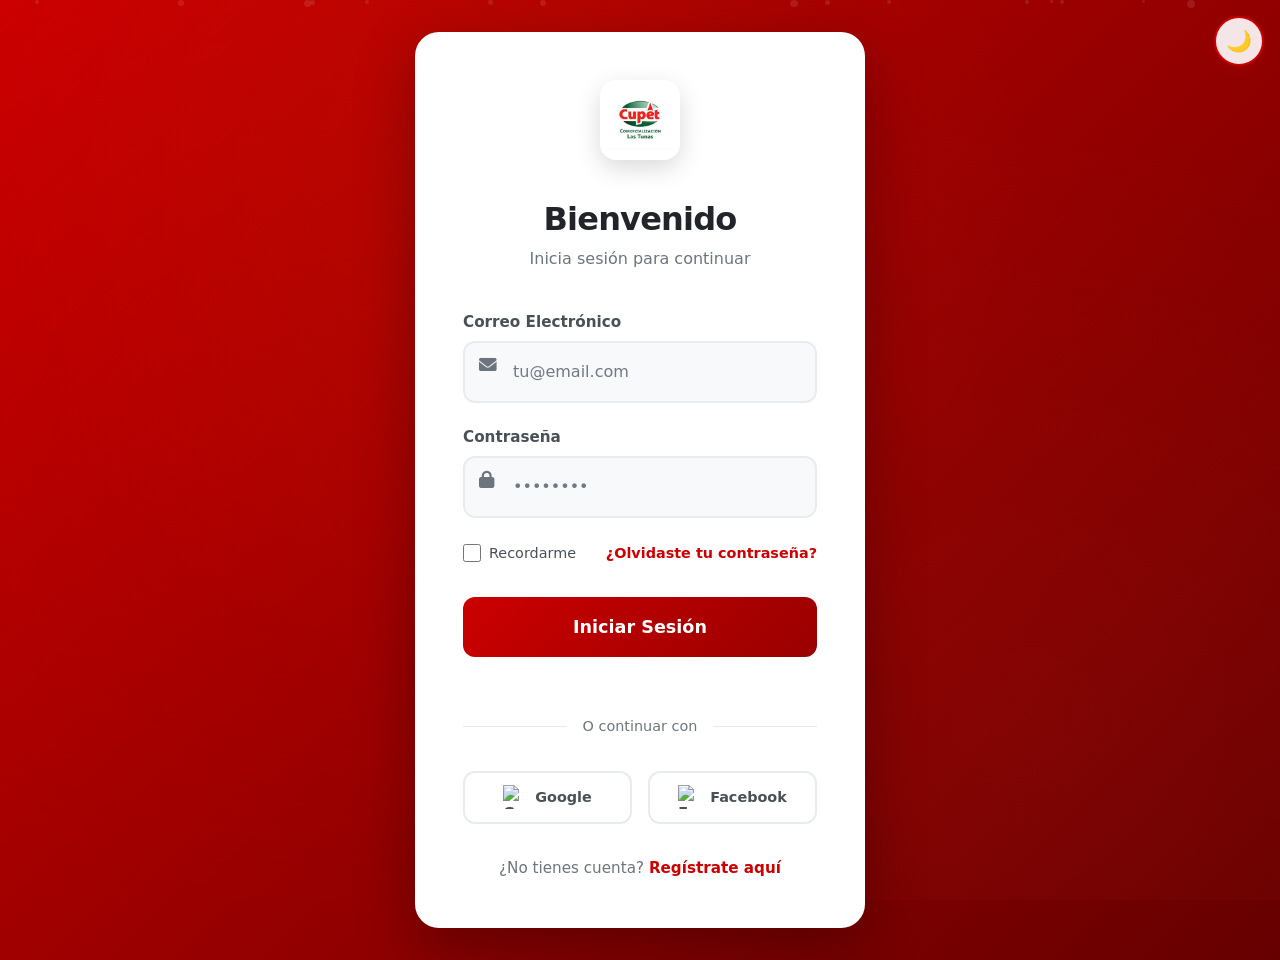
==== commit fc621a4e: "Add files via upload" ====
--- a/dashboard.html
+++ b/dashboard.html
@@ -788,5 +788,6 @@
 <!-- Theme Toggle Script -->
 <script src="theme-toggle.js"></script>
 
+  <script src="site-enhancements.js" defer></script>
 </body>
 </html>
--- a/styles.css
+++ b/styles.css
@@ -69,8 +69,8 @@
   -webkit-backdrop-filter: blur(10px);
   border-bottom: 1px solid var(--glass-border);
   box-shadow: 0 4px 20px rgba(0, 0, 0, 0.08);
-  position: sticky;
-  top: 0;
+  /* El encabezado acompaña al contenido y desaparece al hacer scroll. */
+  position: relative;
   z-index: 100;
 }
 
@@ -1546,13 +1546,38 @@
 /* Responsive */
 @media (max-width: 800px) {
   .hamburger {
-    display: block;
-    position: relative;
-    z-index: 1001;
+    display: flex;
+    align-items: center;
+    justify-content: center;
+    position: fixed;
+    top: max(14px, env(safe-area-inset-top));
+    right: max(14px, env(safe-area-inset-right));
+    z-index: 1102;
+    width: 48px;
+    height: 48px;
+    padding: 0;
+    border: 1px solid rgba(0, 0, 0, 0.10);
+    border-radius: 14px;
+    background: var(--bg-glass, #ffffff);
+    color: var(--primary-green);
+    box-shadow: 0 5px 18px rgba(0, 0, 0, 0.16);
+    line-height: 1;
+    -webkit-tap-highlight-color: transparent;
+    transition: transform 0.2s ease, box-shadow 0.2s ease, background 0.2s ease;
+  }
+
+  .hamburger:active {
+    transform: scale(0.94);
+  }
+
+  .hamburger:focus-visible {
+    outline: 3px solid var(--primary-red);
+    outline-offset: 3px;
   }
   
   .header-container {
     padding: 0.8rem 1rem;
+    padding-right: 1rem;
   }
   
   .logo-area {
@@ -2668,3 +2693,140 @@
   color: #4ade80;
 }
 
+
+
+/* ================================================================
+   CUPET · capa de consistencia visual, accesibilidad y responsive
+   ================================================================ */
+:root {
+  --cupet-focus: #1457a6;
+  --cupet-radius: 14px;
+  --cupet-shadow-soft: 0 8px 24px rgba(24, 39, 56, .08);
+  --cupet-border: rgba(31, 52, 71, .13);
+}
+html { scroll-behavior: smooth; scroll-padding-top: 92px; }
+body { overflow-x: clip; }
+img, video, iframe { max-width: 100%; }
+img { height: auto; }
+button, input, select, textarea { font: inherit; }
+button, a, [role="button"] { -webkit-tap-highlight-color: transparent; }
+:focus-visible {
+  outline: 3px solid var(--cupet-focus) !important;
+  outline-offset: 3px !important;
+  border-radius: 5px;
+}
+::selection { background: rgba(0, 102, 51, .18); color: var(--text-primary); }
+.visually-hidden {
+  position: absolute !important; width: 1px !important; height: 1px !important;
+  padding: 0 !important; margin: -1px !important; overflow: hidden !important;
+  clip: rect(0, 0, 0, 0) !important; white-space: nowrap !important; border: 0 !important;
+}
+
+/* Jerarquía tipográfica y superficies */
+h1, h2, h3, h4 { line-height: 1.2; letter-spacing: -.025em; }
+p { text-wrap: pretty; }
+.service-card, .product-card, .stat-card, .order-card, .profile-card,
+.payment-method, .cart-summary, .order-summary, .payment-form {
+  border-radius: var(--cupet-radius);
+}
+.service-card, .product-card, .order-card, .profile-card {
+  box-shadow: var(--cupet-shadow-soft);
+  border: 1px solid var(--cupet-border);
+}
+.service-card:hover, .product-card:hover {
+  box-shadow: 0 14px 32px rgba(24, 39, 56, .13);
+}
+button, .btn, .add-to-cart, .checkout-btn, .pay-btn {
+  min-height: 42px;
+  transition: transform .18s ease, box-shadow .18s ease, background-color .18s ease;
+}
+button:active, .btn:active, .add-to-cart:active, .checkout-btn:active, .pay-btn:active {
+  transform: translateY(1px);
+}
+
+/* Formularios coherentes y legibles */
+input, select, textarea {
+  max-width: 100%;
+  border-radius: 9px;
+}
+input::placeholder, textarea::placeholder { color: #707985; opacity: 1; }
+input:focus, select:focus, textarea:focus {
+  outline: none;
+  border-color: var(--primary-green) !important;
+  box-shadow: 0 0 0 3px rgba(0, 102, 51, .13);
+}
+label { line-height: 1.4; }
+
+/* Evita desbordamientos de tablas y bloques largos en móvil. */
+table { max-width: 100%; }
+pre, code { overflow-wrap: anywhere; }
+.container, .header-container, .section-container { min-width: 0; }
+
+/* Navegación móvil: que el menú no tape ni desborde la pantalla. */
+@media (max-width: 800px) {
+  .header-container { padding-left: 1rem; padding-right: 1rem; gap: .75rem; }
+  nav.active { max-height: calc(100dvh - 76px); overflow-y: auto; overscroll-behavior: contain; }
+  .nav-links { gap: .65rem; }
+  .nav-links a { min-height: 42px; }
+  .hero { padding: 2.6rem 1.15rem; }
+  .section-container, .container { width: min(100% - 2rem, 100%); }
+}
+@media (max-width: 480px) {
+  body { font-size: 15px; }
+  .logo-img { height: 42px; margin-right: 5px; }
+  .logo-text h1 { font-size: 1.12rem; }
+  .logo-text span { font-size: .75rem; }
+  .hero h1 { font-size: clamp(1.8rem, 8vw, 2.5rem); }
+  .hero p { font-size: .98rem; }
+  .btn, button { max-width: 100%; }
+  .search-container { max-width: 100%; }
+  .search-container input { width: min(52vw, 180px); }
+  .product-card, .service-card { margin-inline: 0; }
+  .chatbot-window { max-width: calc(100vw - 24px); }
+}
+
+/* Modo oscuro: refuerza contraste de superficies comunes. */
+body.dark-mode {
+  background: #111827;
+  color: #e5e7eb;
+}
+body.dark-mode .service-card,
+body.dark-mode .product-card,
+body.dark-mode .order-card,
+body.dark-mode .profile-card,
+body.dark-mode .stat-card,
+body.dark-mode .cart-summary,
+body.dark-mode .order-summary,
+body.dark-mode .payment-form,
+body.dark-mode .filters-section,
+body.dark-mode .empty-state {
+  background-color: #1f2937;
+  color: #e5e7eb;
+  border-color: rgba(255,255,255,.12);
+}
+body.dark-mode p, body.dark-mode li, body.dark-mode label { color: #d1d5db; }
+body.dark-mode input, body.dark-mode select, body.dark-mode textarea {
+  background-color: #111827;
+  color: #f9fafb;
+  border-color: #4b5563;
+}
+body.dark-mode input::placeholder, body.dark-mode textarea::placeholder { color: #aab4c2; }
+
+/* Respeta la preferencia de movimiento del sistema operativo. */
+@media (prefers-reduced-motion: reduce) {
+  html { scroll-behavior: auto !important; }
+  *, *::before, *::after {
+    animation-duration: .01ms !important;
+    animation-iteration-count: 1 !important;
+    transition-duration: .01ms !important;
+    scroll-behavior: auto !important;
+  }
+}
+.reduce-motion *, .reduce-motion *::before, .reduce-motion *::after {
+  animation-duration: .01ms !important;
+  animation-iteration-count: 1 !important;
+  transition-duration: .01ms !important;
+}
+
+/* El selector de tema es un control, no un elemento arrastrable. */
+.theme-toggle { cursor: pointer; touch-action: manipulation; }
